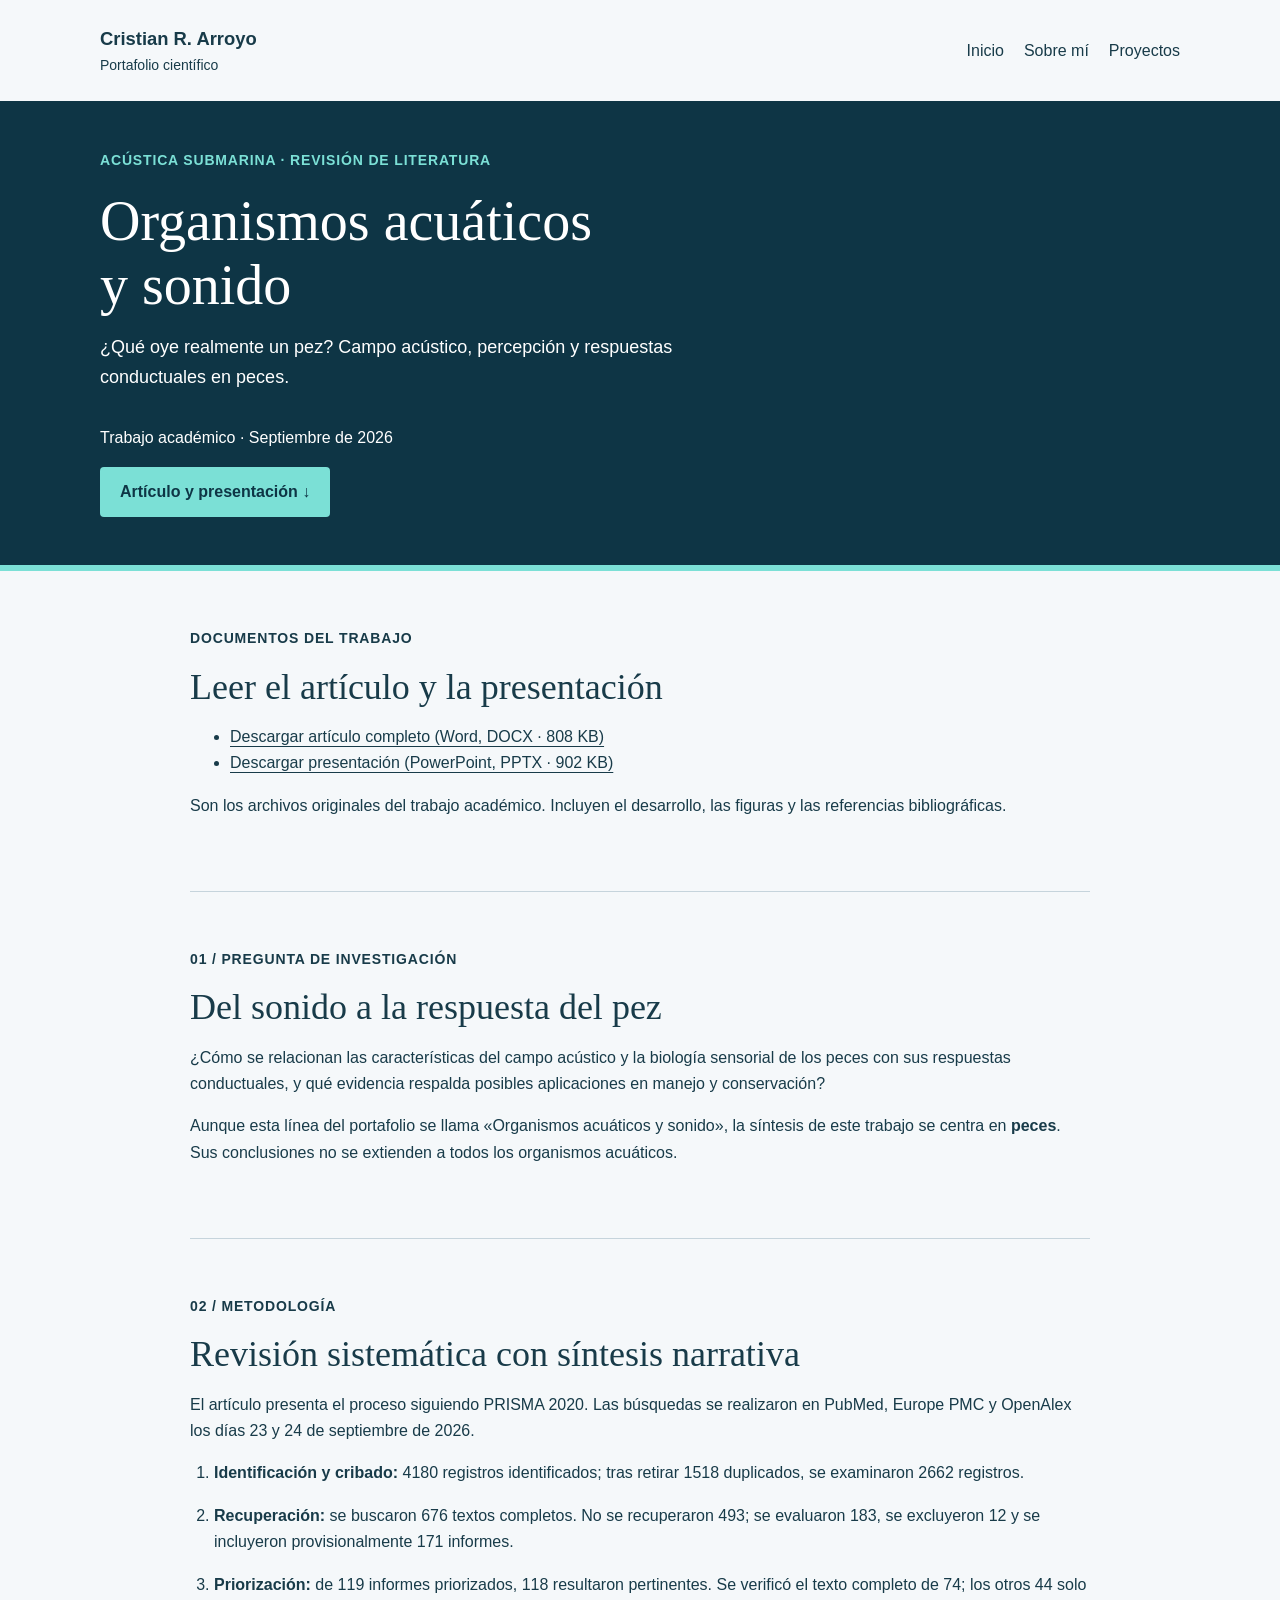
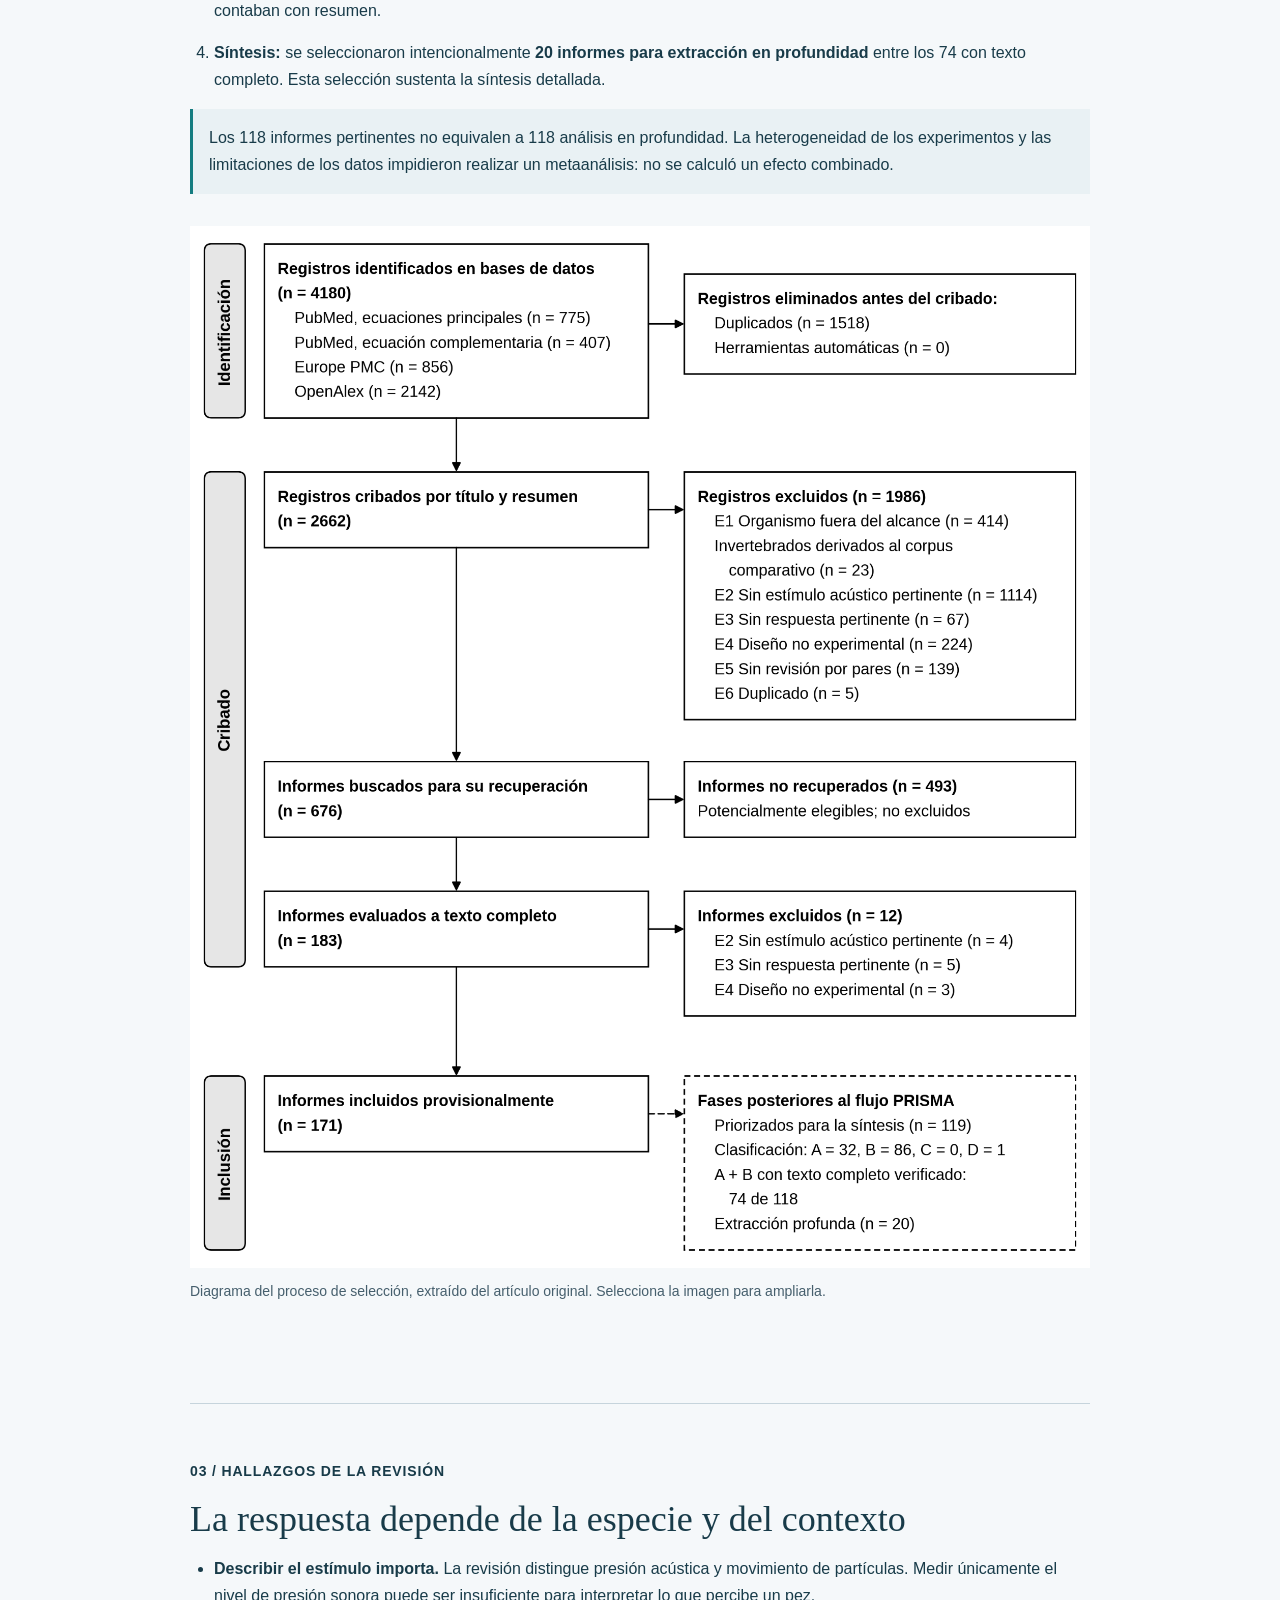
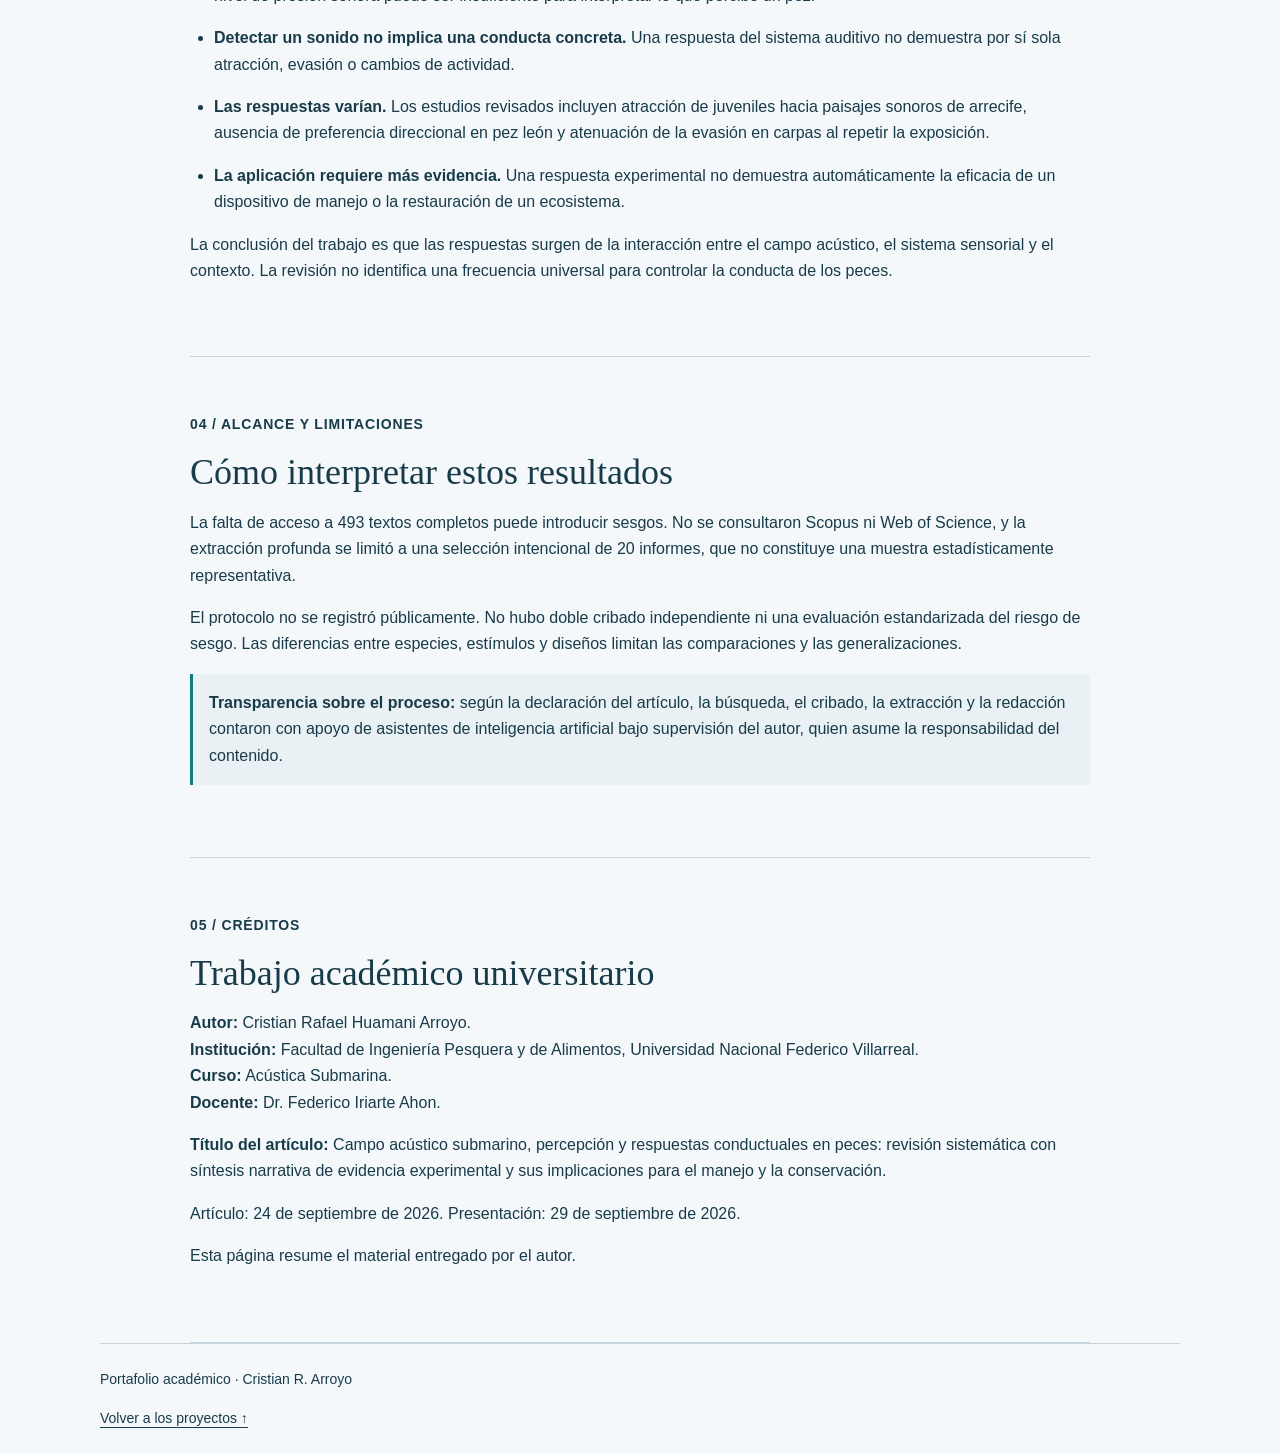
==== proyectos/acustica.html @ 4bfc5116 "Publicar revision de acustica con articulo y presentacion" ====
<!DOCTYPE html>
<html lang="es">
<head>
  <meta charset="UTF-8">
  <meta name="viewport" content="width=device-width, initial-scale=1.0">
  <meta name="description" content="Revisión académica de Cristian R. Arroyo sobre campo acústico, percepción y respuestas conductuales en peces. Artículo y presentación descargables.">
  <title>Organismos acuáticos y sonido | Cristian R. Arroyo</title>
  <!-- ../ sube una carpeta: reutilizamos los estilos de la portada. -->
  <link rel="stylesheet" href="../styles.css">
  <link rel="icon" type="image/svg+xml" href="data:image/svg+xml,%3Csvg xmlns='http://www.w3.org/2000/svg' viewBox='0 0 32 32'%3E%3Crect width='32' height='32' rx='6' fill='%230e3545'/%3E%3Cpath d='M6 12h20M6 20h14' stroke='%237be0d6' stroke-width='3'/%3E%3C/svg%3E">
</head>
<body>
  <a class="saltar" href="#contenido">Saltar al contenido</a>
  <header class="cabecera contenedor">
    <a class="nombre" href="../index.html">Cristian R. Arroyo<span>Portafolio científico</span></a>
    <nav aria-label="Navegación principal">
      <a href="../index.html">Inicio</a>
      <a href="../index.html#sobre-mi">Sobre mí</a>
      <a href="../index.html#proyectos">Proyectos</a>
    </nav>
  </header>

  <main id="contenido">
    <section class="portada portada-proyecto" aria-labelledby="titulo">
      <div class="contenedor">
        <p class="etiqueta">Acústica Submarina · Revisión de literatura</p>
        <h1 id="titulo">Organismos acuáticos<br>y sonido</h1>
        <p class="introduccion">¿Qué oye realmente un pez? Campo acústico, percepción y respuestas conductuales en peces.</p>
        <p>Trabajo académico · Septiembre de 2026</p>
        <a class="boton" href="#documentos">Artículo y presentación ↓</a>
      </div>
    </section>

    <article class="contenedor detalle-proyecto">
      <!-- Los enlaces apuntan a archivos del mismo sitio. No necesitan JavaScript. -->
      <section class="seccion" id="documentos" aria-labelledby="titulo-documentos">
        <p class="etiqueta">Documentos del trabajo</p>
        <h2 id="titulo-documentos">Leer el artículo y la presentación</h2>
        <ul>
          <li><a href="../documentos/acustica/articulo-acustica-biologica.docx" download>Descargar artículo completo (Word, DOCX · 808 KB)</a></li>
          <li><a href="../documentos/acustica/presentacion-acustica-biologica.pptx" download>Descargar presentación (PowerPoint, PPTX · 902 KB)</a></li>
        </ul>
        <p>Son los archivos originales del trabajo académico. Incluyen el desarrollo, las figuras y las referencias bibliográficas.</p>
      </section>

      <section class="seccion" aria-labelledby="pregunta">
        <p class="etiqueta">01 / Pregunta de investigación</p>
        <h2 id="pregunta">Del sonido a la respuesta del pez</h2>
        <p>¿Cómo se relacionan las características del campo acústico y la biología sensorial de los peces con sus respuestas conductuales, y qué evidencia respalda posibles aplicaciones en manejo y conservación?</p>
        <p>Aunque esta línea del portafolio se llama «Organismos acuáticos y sonido», la síntesis de este trabajo se centra en <strong>peces</strong>. Sus conclusiones no se extienden a todos los organismos acuáticos.</p>
      </section>

      <section class="seccion" aria-labelledby="metodo">
        <p class="etiqueta">02 / Metodología</p>
        <h2 id="metodo">Revisión sistemática con síntesis narrativa</h2>
        <p>El artículo presenta el proceso siguiendo PRISMA 2020. Las búsquedas se realizaron en PubMed, Europe PMC y OpenAlex los días 23 y 24 de septiembre de 2026.</p>
        <ol class="pasos-proyecto">
          <li><strong>Identificación y cribado:</strong> 4180 registros identificados; tras retirar 1518 duplicados, se examinaron 2662 registros.</li>
          <li><strong>Recuperación:</strong> se buscaron 676 textos completos. No se recuperaron 493; se evaluaron 183, se excluyeron 12 y se incluyeron provisionalmente 171 informes.</li>
          <li><strong>Priorización:</strong> de 119 informes priorizados, 118 resultaron pertinentes. Se verificó el texto completo de 74; los otros 44 solo contaban con resumen.</li>
          <li><strong>Síntesis:</strong> se seleccionaron intencionalmente <strong>20 informes para extracción en profundidad</strong> entre los 74 con texto completo. Esta selección sustenta la síntesis detallada.</li>
        </ol>
        <p class="nota-metodologica">Los 118 informes pertinentes no equivalen a 118 análisis en profundidad. La heterogeneidad de los experimentos y las limitaciones de los datos impidieron realizar un metaanálisis: no se calculó un efecto combinado.</p>
        <figure class="figura-proyecto">
          <a href="../imagenes/acustica/flujo-prisma.png" aria-label="Abrir el diagrama PRISMA en su tamaño original">
            <img src="../imagenes/acustica/flujo-prisma.png" width="1769" height="2048" loading="lazy" alt="Diagrama PRISMA del artículo: desde 4180 registros identificados hasta 171 informes provisionales, 118 pertinentes y 20 analizados en profundidad. Las etapas y cifras se describen en la lista anterior.">
          </a>
          <figcaption>Diagrama del proceso de selección, extraído del artículo original. Selecciona la imagen para ampliarla.</figcaption>
        </figure>
      </section>

      <section class="seccion" aria-labelledby="hallazgos">
        <p class="etiqueta">03 / Hallazgos de la revisión</p>
        <h2 id="hallazgos">La respuesta depende de la especie y del contexto</h2>
        <ul class="pasos-proyecto">
          <li><strong>Describir el estímulo importa.</strong> La revisión distingue presión acústica y movimiento de partículas. Medir únicamente el nivel de presión sonora puede ser insuficiente para interpretar lo que percibe un pez.</li>
          <li><strong>Detectar un sonido no implica una conducta concreta.</strong> Una respuesta del sistema auditivo no demuestra por sí sola atracción, evasión o cambios de actividad.</li>
          <li><strong>Las respuestas varían.</strong> Los estudios revisados incluyen atracción de juveniles hacia paisajes sonoros de arrecife, ausencia de preferencia direccional en pez león y atenuación de la evasión en carpas al repetir la exposición.</li>
          <li><strong>La aplicación requiere más evidencia.</strong> Una respuesta experimental no demuestra automáticamente la eficacia de un dispositivo de manejo o la restauración de un ecosistema.</li>
        </ul>
        <p>La conclusión del trabajo es que las respuestas surgen de la interacción entre el campo acústico, el sistema sensorial y el contexto. La revisión no identifica una frecuencia universal para controlar la conducta de los peces.</p>
      </section>

      <section class="seccion" aria-labelledby="limites">
        <p class="etiqueta">04 / Alcance y limitaciones</p>
        <h2 id="limites">Cómo interpretar estos resultados</h2>
        <p>La falta de acceso a 493 textos completos puede introducir sesgos. No se consultaron Scopus ni Web of Science, y la extracción profunda se limitó a una selección intencional de 20 informes, que no constituye una muestra estadísticamente representativa.</p>
        <p>El protocolo no se registró públicamente. No hubo doble cribado independiente ni una evaluación estandarizada del riesgo de sesgo. Las diferencias entre especies, estímulos y diseños limitan las comparaciones y las generalizaciones.</p>
        <p class="nota-metodologica"><strong>Transparencia sobre el proceso:</strong> según la declaración del artículo, la búsqueda, el cribado, la extracción y la redacción contaron con apoyo de asistentes de inteligencia artificial bajo supervisión del autor, quien asume la responsabilidad del contenido.</p>
      </section>

      <section class="seccion" aria-labelledby="creditos">
        <p class="etiqueta">05 / Créditos</p>
        <h2 id="creditos">Trabajo académico universitario</h2>
        <p><strong>Autor:</strong> Cristian Rafael Huamani Arroyo.<br>
        <strong>Institución:</strong> Facultad de Ingeniería Pesquera y de Alimentos, Universidad Nacional Federico Villarreal.<br>
        <strong>Curso:</strong> Acústica Submarina.<br>
        <strong>Docente:</strong> Dr. Federico Iriarte Ahon.</p>
        <p><strong>Título del artículo:</strong> Campo acústico submarino, percepción y respuestas conductuales en peces: revisión sistemática con síntesis narrativa de evidencia experimental y sus implicaciones para el manejo y la conservación.</p>
        <p>Artículo: <time datetime="2026-09-24">24 de septiembre de 2026</time>. Presentación: <time datetime="2026-09-29">29 de septiembre de 2026</time>.</p>
        <p>Esta página resume el material entregado por el autor.</p>
      </section>
    </article>
  </main>
  <footer class="pie contenedor">
    <p>Portafolio académico · Cristian R. Arroyo</p>
    <a href="../index.html#proyectos">Volver a los proyectos ↑</a>
  </footer>
</body>
</html>
---- styles.css ----
/* 1. Base: estas reglas afectan a toda la página. */
* {
  box-sizing: border-box;
}

body {
  margin: 0;
  font-family: Arial, Helvetica, sans-serif;
  font-size: 1rem;
  line-height: 1.65;
  color: #183b49;
  background-color: #f5f8fa;
}

a {
  color: inherit;
  text-underline-offset: 0.25em;
}

a:hover {
  text-decoration: underline;
}

/* El contorno permite ver qué enlace está seleccionado con el teclado. */
a:focus-visible {
  outline: 3px solid #b34b00;
  outline-offset: 5px;
}

h1, h2, h3 {
  line-height: 1.15;
  margin: 0 0 1rem;
}

h1, h2 {
  font-family: Georgia, "Times New Roman", serif;
  font-weight: normal;
}

h1 { font-size: 3.5rem; }
h2 { font-size: 2.25rem; }
h3 { font-size: 1.4rem; }
p { margin: 0 0 1rem; }

/* Una clase se reutiliza: centra el contenido y limita su ancho. */
.contenedor {
  width: 90%;
  max-width: 1080px;
  margin: 0 auto;
}

/* 2. Cabecera: Flexbox coloca sus elementos en una fila flexible. */
.cabecera, nav {
  display: flex;
  align-items: center;
  justify-content: space-between;
  flex-wrap: wrap;
  gap: 1.25rem;
}

.cabecera { padding: 1.5rem 0; }
.cabecera a { text-decoration: none; }
.cabecera a:hover { text-decoration: underline; }
.nombre { font-size: 1.15rem; font-weight: bold; }
.nombre span { display: block; font-size: 0.875rem; font-weight: normal; }

/* 3. Portada: el contraste separa la introducción del resto del contenido. */
.portada {
  padding: 4.5rem 0;
  background-color: #0e3545;
  color: #ffffff;
  border-bottom: 6px solid #7be0d6;
}

.etiqueta, .categoria {
  font-size: 0.875rem;
  font-weight: bold;
  letter-spacing: 0.06em;
  text-transform: uppercase;
}

.portada .etiqueta { color: #7be0d6; }
.introduccion { max-width: 580px; font-size: 1.125rem; margin-bottom: 2rem; }
.boton {
  display: inline-block;
  padding: 0.75rem 1.25rem;
  background-color: #7be0d6;
  color: #0e3545;
  font-weight: bold;
  text-decoration: none;
  border-radius: 4px;
}

/* 4. Secciones y proyectos: Grid organiza el contenido en columnas. */
.seccion { padding: 3.5rem 0; }
.presentacion {
  display: grid;
  grid-template-columns: 1fr 2fr;
  gap: 2rem;
  border-bottom: 1px solid #c6d4dc;
}
.presentacion p:last-child { margin-bottom: 0; }
.nota { max-width: 680px; color: #465f6d; margin-bottom: 2rem; }
.proyectos {
  display: grid;
  grid-template-columns: 1fr 1fr;
  gap: 1.25rem;
}
.proyecto {
  padding: 1.75rem;
  background-color: #ffffff;
  border: 1px solid #c6d4dc;
  border-top: 3px solid #147c80;
}
.categoria { color: #22656c; }
.estado { color: #465f6d; font-size: 0.875rem; margin: 1.5rem 0 0; }
.pie { padding: 1.5rem 0; border-top: 1px solid #c6d4dc; font-size: 0.875rem; }

/* Enlace de accesibilidad: aparece al presionar Tab. */
.saltar { position: absolute; left: 1rem; top: -100px; }
.saltar:focus { top: 1rem; padding: 0.75rem; background: white; color: #183b49; }

/* Página de proyecto: reutiliza la base y añade figuras y una tabla. */
.detalle-proyecto { max-width: 900px; }
.detalle-proyecto .seccion { border-bottom: 1px solid #c6d4dc; }
.portada-proyecto { padding: 3rem 0; }
.figura-proyecto { margin: 2rem 0; }
.figura-proyecto img { display: block; width: 100%; height: auto; background: white; }
.figura-recorrido img { max-width: 457px; margin: 0 auto; }
figcaption, caption { font-size: 0.875rem; color: #465f6d; text-align: left; padding: 0.75rem 0; }
.tabla-desplazable { overflow-x: auto; margin: 1.5rem 0; }
table { width: 100%; border-collapse: collapse; background: white; }
th, td { text-align: left; padding: 0.65rem 1rem; border-bottom: 1px solid #c6d4dc; }
thead { background: #0e3545; color: white; }
.pasos-proyecto { padding-left: 1.5rem; }
.pasos-proyecto li { margin-bottom: 1rem; }
.nota-metodologica { padding: 1rem; border-left: 3px solid #147c80; background: #e9f1f4; }
code { overflow-wrap: anywhere; }

/* 5. En pantallas estrechas, las columnas pasan a ser una sola. */
@media (max-width: 700px) {
  h1 { font-size: 2.5rem; }
  .portada { padding: 3rem 0; }
  .seccion { padding: 2.5rem 0; }
  .presentacion, .proyectos { grid-template-columns: 1fr; }
  .presentacion { gap: 0.5rem; }
}
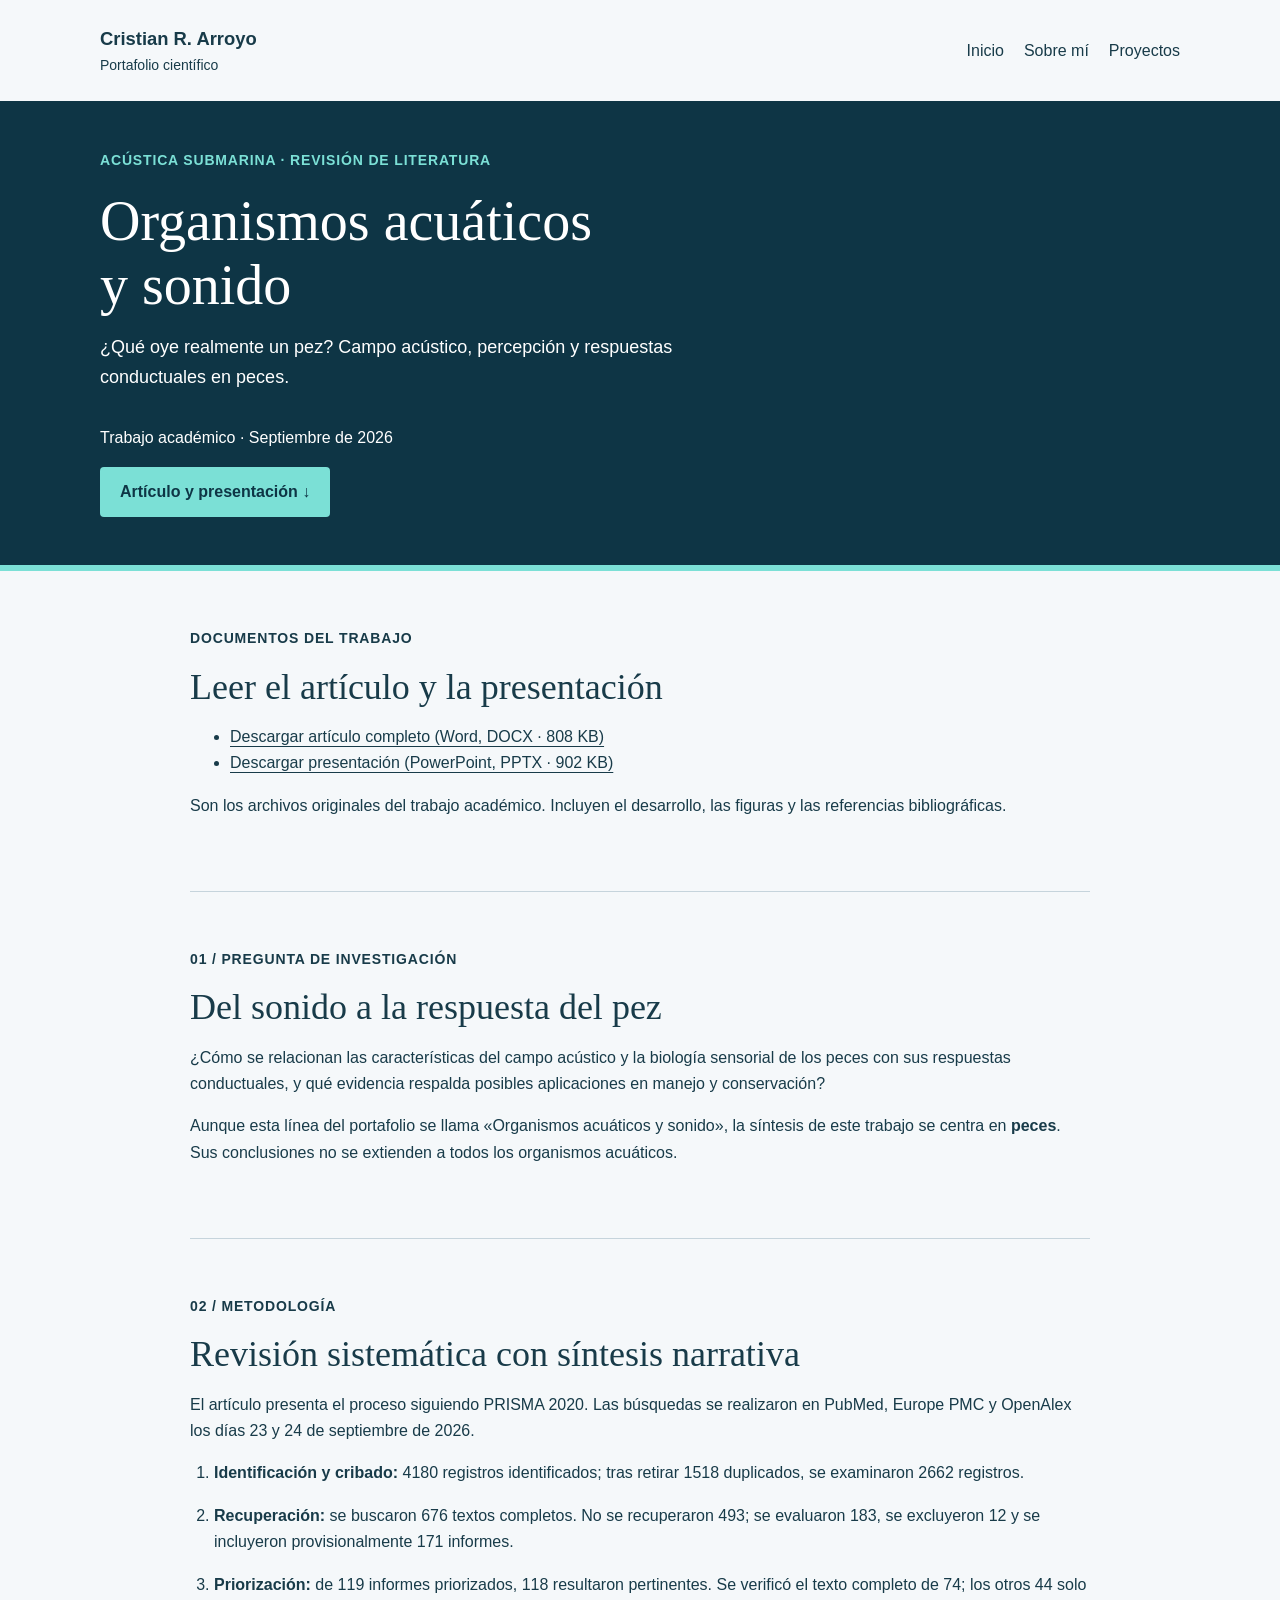
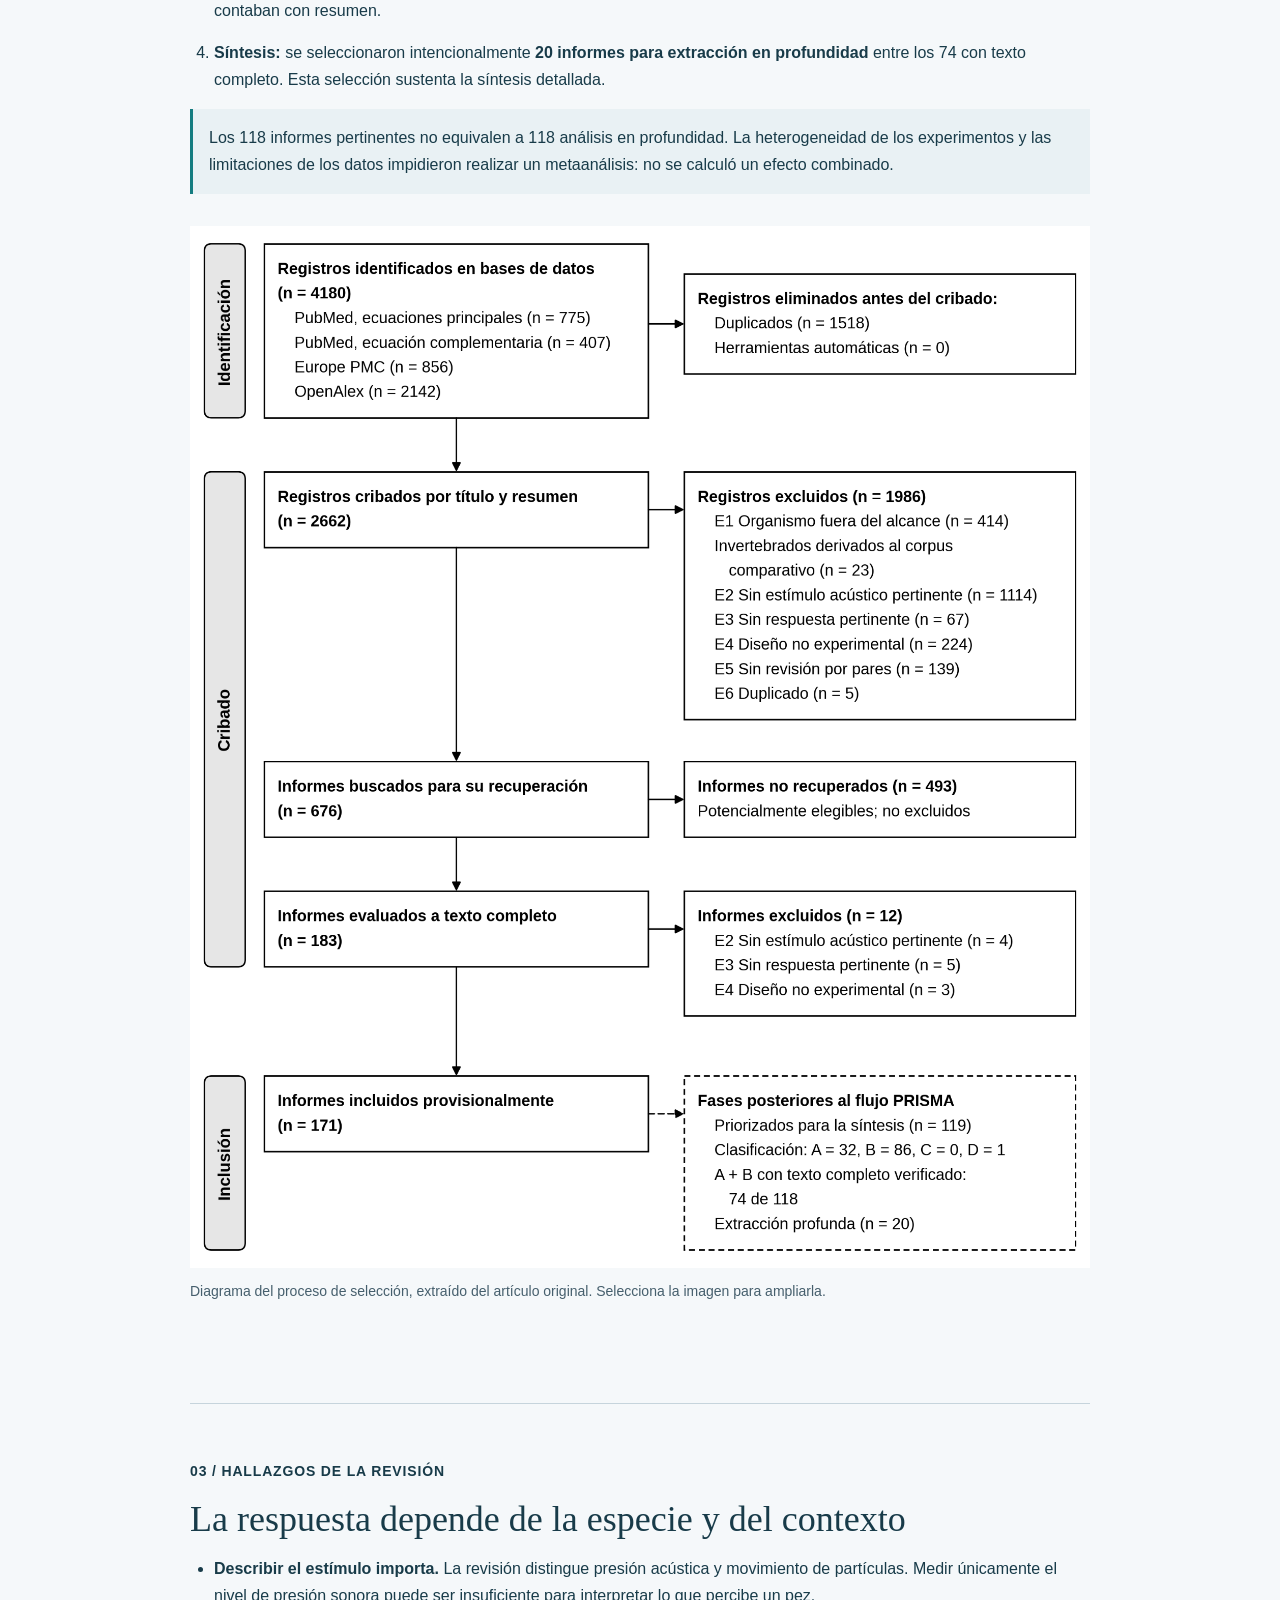
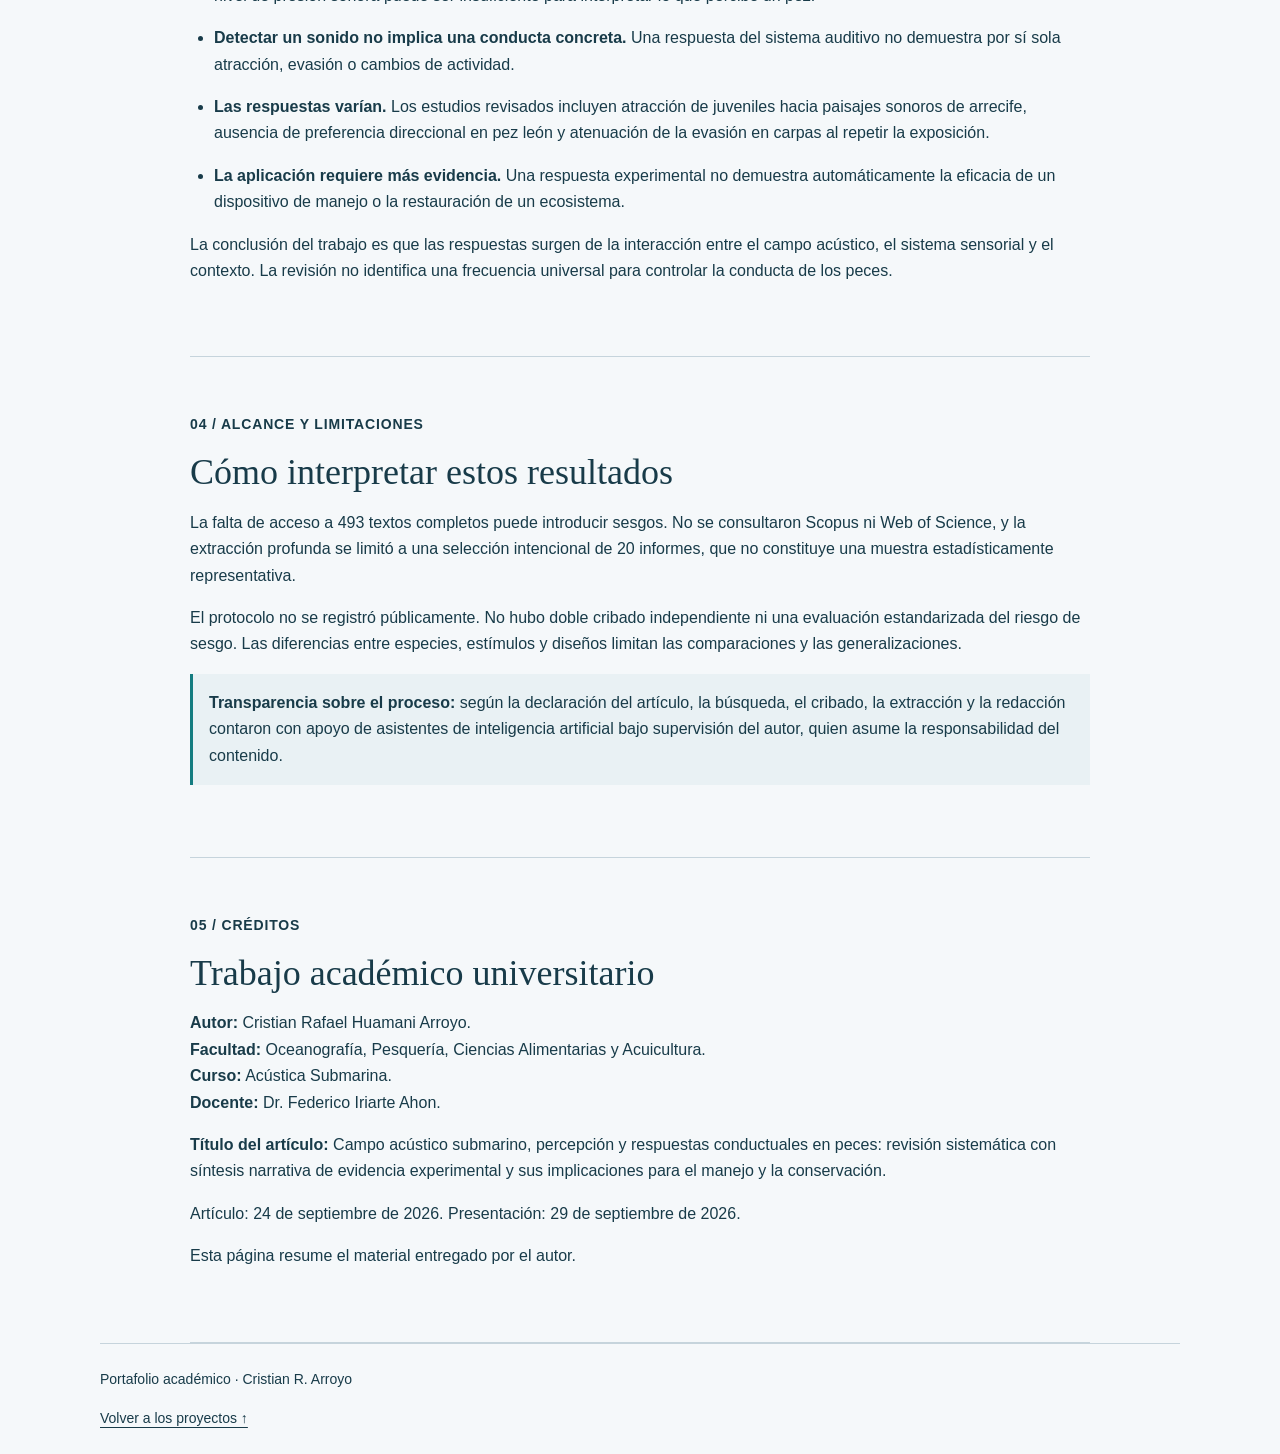
==== commit 59bbaab1: "Actualizar articulo de acustica con facultad corregida" ====
--- a/proyectos/acustica.html
+++ b/proyectos/acustica.html
@@ -93,7 +93,7 @@
         <p class="etiqueta">05 / Créditos</p>
         <h2 id="creditos">Trabajo académico universitario</h2>
         <p><strong>Autor:</strong> Cristian Rafael Huamani Arroyo.<br>
-        <strong>Institución:</strong> Facultad de Ingeniería Pesquera y de Alimentos, Universidad Nacional Federico Villarreal.<br>
+        <strong>Facultad:</strong> Oceanografía, Pesquería, Ciencias Alimentarias y Acuicultura.<br>
         <strong>Curso:</strong> Acústica Submarina.<br>
         <strong>Docente:</strong> Dr. Federico Iriarte Ahon.</p>
         <p><strong>Título del artículo:</strong> Campo acústico submarino, percepción y respuestas conductuales en peces: revisión sistemática con síntesis narrativa de evidencia experimental y sus implicaciones para el manejo y la conservación.</p>
